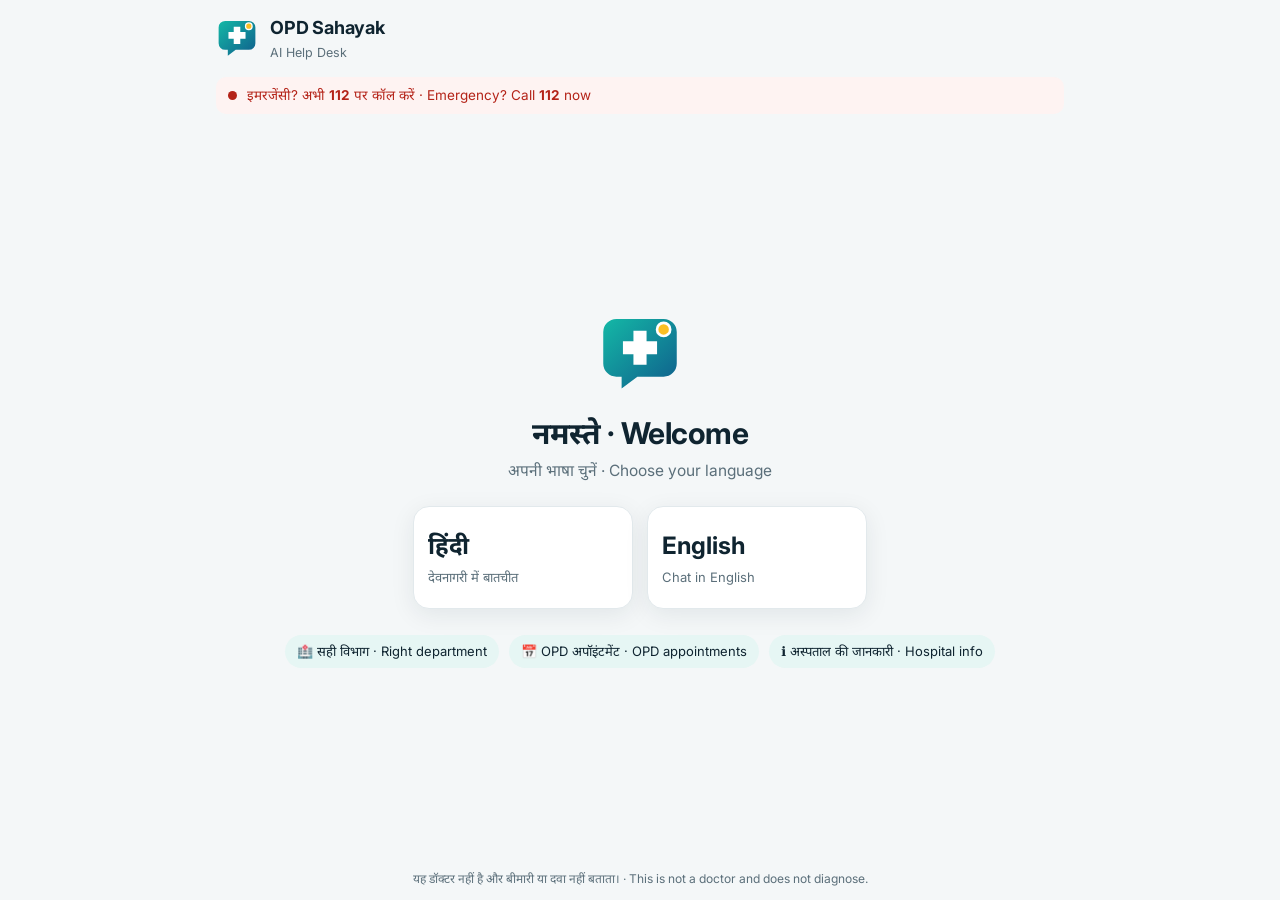
==== static/index.html @ d4588398 "v0.8.0: Confirm button, HIS sandbox adapter, three demo flows" ====
<!doctype html>
<html lang="hi">
<head>
<meta charset="utf-8">
<meta name="viewport" content="width=device-width, initial-scale=1">
<title>OPD Sahayak</title>
<link rel="icon" href="/static/logo.svg" type="image/svg+xml">
<link rel="preconnect" href="https://fonts.googleapis.com">
<link rel="stylesheet" href="https://fonts.googleapis.com/css2?family=Noto+Sans+Devanagari:wght@400;600;700&family=Inter:wght@400;500;600;700&display=swap">
<link rel="stylesheet" href="/static/style.css">
</head>
<body>
<div class="app">
  <header class="top">
    <div class="brand">
      <img src="/static/logo.svg" alt="" class="logo">
      <div>
        <div class="name">OPD Sahayak</div>
        <div class="sub" data-t="sub">AI Help Desk</div>
      </div>
    </div>
    <div class="actions">
      <button class="ghost" id="langBtn" hidden></button>
      <button class="ghost" id="newBtn" hidden data-t="new">नई बातचीत</button>
    </div>
  </header>

  <div class="sos" role="note">
    <span class="dot"></span>
    <span data-t="sos">इमरजेंसी? अभी <b>112</b> पर कॉल करें · Emergency? Call <b>112</b> now</span>
  </div>

  <main id="welcome" class="welcome">
    <img src="/static/logo.svg" alt="" class="hero-logo">
    <h1>नमस्ते · Welcome</h1>
    <p class="lead">अपनी भाषा चुनें · Choose your language</p>
    <div class="langs">
      <button class="lang" data-lang="Hindi"><span class="big">हिंदी</span><span class="small">देवनागरी में बातचीत</span></button>
      <button class="lang" data-lang="English"><span class="big">English</span><span class="small">Chat in English</span></button>
    </div>
    <ul class="can">
      <li>🏥 <span>सही विभाग · Right department</span></li>
      <li>📅 <span>OPD अपॉइंटमेंट · OPD appointments</span></li>
      <li>ℹ️ <span>अस्पताल की जानकारी · Hospital info</span></li>
    </ul>
  </main>

  <main id="chat" class="chat" hidden>
    <div id="log" class="log" aria-live="polite"></div>
    <div id="chips" class="chips"></div>
    <form id="form" class="composer" autocomplete="off">
      <textarea id="input" rows="1" maxlength="1000" required></textarea>
      <button id="send" class="send" aria-label="Send">
        <svg viewBox="0 0 24 24" width="20" height="20"><path d="M3 11.5 20 4l-7.5 17-2-7.5L3 11.5z" fill="currentColor"/></svg>
      </button>
    </form>
  </main>

  <footer class="foot" data-t="foot">यह डॉक्टर नहीं है और बीमारी या दवा नहीं बताता। · This is not a doctor and does not diagnose.</footer>
</div>
<script src="/static/app.js"></script>
</body>
</html>
---- static/style.css ----
:root {
  --bg: #f4f7f8; --panel: #ffffff; --ink: #0f2430; --muted: #5b6f7a; --line: #e2e9ec;
  --brand: #0f766e; --brand2: #0f5e8c; --soft: #e6f6f4; --user: #0f5e8c; --userink: #ffffff;
  --sos: #b42318; --sosbg: #fef3f2; --shadow: 0 6px 24px rgba(15, 36, 48, .08);
}
@media (prefers-color-scheme: dark) {
  :root { --bg: #0c1519; --panel: #13212a; --ink: #e6eef1; --muted: #93a7b1; --line: #213540;
    --soft: #12302f; --user: #1b6fa3; --sosbg: #2a1414; --shadow: 0 6px 24px rgba(0, 0, 0, .35); }
}
* { box-sizing: border-box; }
[hidden] { display: none !important; }
html, body { height: 100%; margin: 0; }
body { background: var(--bg); color: var(--ink); font: 15.5px/1.6 Inter, "Noto Sans Devanagari", system-ui, sans-serif; }
button { font: inherit; cursor: pointer; }
.app { max-width: 880px; margin: 0 auto; height: 100%; display: flex; flex-direction: column; }

.top { display: flex; align-items: center; justify-content: space-between; padding: 14px 16px; }
.brand { display: flex; gap: 12px; align-items: center; }
.logo { width: 42px; height: 42px; }
.name { font-weight: 700; font-size: 18px; letter-spacing: -.2px; }
.sub { color: var(--muted); font-size: 12.5px; }
.actions { display: flex; gap: 8px; }
.ghost { border: 1px solid var(--line); background: var(--panel); color: var(--ink); padding: 7px 12px; border-radius: 999px; font-size: 13.5px; }
.ghost:hover { border-color: var(--brand); }

.sos { margin: 0 16px; padding: 8px 12px; border-radius: 10px; background: var(--sosbg); color: var(--sos); font-size: 13.5px; display: flex; gap: 10px; align-items: center; }
.sos .dot { width: 9px; height: 9px; border-radius: 50%; background: var(--sos); flex: none; animation: pulse 1.6s infinite; }
@keyframes pulse { 50% { opacity: .35; } }

.welcome { flex: 1; overflow-y: auto; display: flex; flex-direction: column; align-items: center; justify-content: center; text-align: center; padding: 24px 16px; }
.hero-logo { width: 84px; height: 84px; margin-bottom: 8px; }
.welcome h1 { margin: 6px 0 2px; font-size: 30px; letter-spacing: -.5px; }
.lead { color: var(--muted); margin: 0 0 22px; }
.langs { display: grid; grid-template-columns: repeat(2, minmax(0, 220px)); gap: 14px; width: 100%; justify-content: center; }
.lang { background: var(--panel); border: 1.5px solid var(--line); border-radius: 16px; padding: 20px 14px; display: flex; flex-direction: column; gap: 2px; color: var(--ink); box-shadow: var(--shadow); transition: transform .12s, border-color .12s; }
.lang:hover { transform: translateY(-2px); border-color: var(--brand); }
.lang .big { font-size: 24px; font-weight: 700; }
.lang .small { color: var(--muted); font-size: 13px; }
.can { list-style: none; padding: 0; margin: 26px 0 0; display: flex; gap: 10px; flex-wrap: wrap; justify-content: center; }
.can li { background: var(--soft); padding: 6px 12px; border-radius: 999px; font-size: 13px; }

.chat { flex: 1; display: flex; flex-direction: column; min-height: 0; }
.log { flex: 1; overflow-y: auto; padding: 18px 16px 8px; display: flex; flex-direction: column; gap: 14px; }
.row { display: flex; gap: 10px; align-items: flex-start; }
.row.me { justify-content: flex-end; }
.avatar { width: 32px; height: 32px; flex: none; }
.bubble { max-width: min(78%, 620px); padding: 10px 14px; border-radius: 16px; background: var(--panel); box-shadow: var(--shadow); overflow-wrap: anywhere; }
.row.me .bubble { background: var(--user); color: var(--userink); border-bottom-right-radius: 4px; }
.row.bot .bubble { border-top-left-radius: 4px; }
.desk { font-size: 11.5px; font-weight: 600; color: var(--brand); text-transform: uppercase; letter-spacing: .4px; margin-bottom: 2px; }
.bubble.emergency { background: var(--sosbg); color: var(--sos); border: 1px solid var(--sos); }
.bubble.emergency .desk { color: var(--sos); }
.bubble.error { border: 1px dashed var(--muted); }
.bubble p { margin: 0 0 6px; } .bubble p:last-child { margin: 0; }
.bubble ul { margin: 4px 0 6px 18px; padding: 0; }
.typing span { display: inline-block; width: 7px; height: 7px; margin: 0 2px; border-radius: 50%; background: var(--muted); animation: bounce 1s infinite; }
.typing span:nth-child(2) { animation-delay: .15s; } .typing span:nth-child(3) { animation-delay: .3s; }
@keyframes bounce { 50% { transform: translateY(-5px); opacity: .5; } }

.chips { display: flex; gap: 8px; flex-wrap: wrap; padding: 4px 16px 8px; }
.chip { border: 1px solid var(--line); background: var(--panel); color: var(--ink); padding: 6px 12px; border-radius: 999px; font-size: 13.5px; }
.chip:hover { border-color: var(--brand); background: var(--soft); }

.composer { display: flex; gap: 8px; margin: 0 16px 8px; padding: 8px; background: var(--panel); border: 1.5px solid var(--line); border-radius: 18px; box-shadow: var(--shadow); }
.composer:focus-within { border-color: var(--brand); }
.composer textarea { flex: 1; border: 0; outline: 0; resize: none; background: transparent; color: var(--ink); font: inherit; padding: 6px 8px; max-height: 140px; }
.send { width: 42px; height: 42px; border-radius: 50%; border: 0; color: #fff; background: linear-gradient(135deg, var(--brand), var(--brand2)); flex: none; }
.send:disabled { opacity: .45; cursor: default; }

.foot { color: var(--muted); font-size: 12px; text-align: center; padding: 4px 16px 12px; }
@media (max-width: 520px) {
  .langs { grid-template-columns: 1fr; max-width: 300px; }
  .bubble { max-width: 86%; }
  .sub { display: none; }
}

/* Confirm card */
.card-confirm { max-width: min(78%, 460px); background: var(--panel); border: 1.5px solid var(--brand); border-radius: 16px; border-top-left-radius: 4px; padding: 12px 14px; box-shadow: var(--shadow); }
.card-title { font-weight: 700; margin-bottom: 6px; }
.card-confirm table { border-collapse: collapse; width: 100%; font-size: 14px; }
.card-confirm th { text-align: left; font-weight: 500; color: var(--muted); padding: 4px 12px 4px 0; white-space: nowrap; vertical-align: top; }
.card-confirm td { padding: 4px 0; font-weight: 600; }
.card-status.pending { color: #b45309; } .card-status.ok { color: var(--brand); } .card-status.bad { color: var(--sos); }
.card-status.warn { color: #b45309; font-weight: 500; } .card-status.muted { color: var(--muted); }
.card-note { color: var(--muted); font-size: 12.5px; margin: 8px 0 10px; }
.card-actions { display: flex; gap: 8px; flex-wrap: wrap; }
.card-actions button { border-radius: 999px; padding: 8px 14px; font-weight: 600; font-size: 14px; }
.btn-confirm { border: 0; color: #fff; background: linear-gradient(135deg, var(--brand), var(--brand2)); }
.btn-discard { border: 1px solid var(--line); background: var(--panel); color: var(--ink); }
.card-actions button:disabled { opacity: .5; cursor: default; }
@media (max-width: 520px) { .card-confirm { max-width: 92%; } }
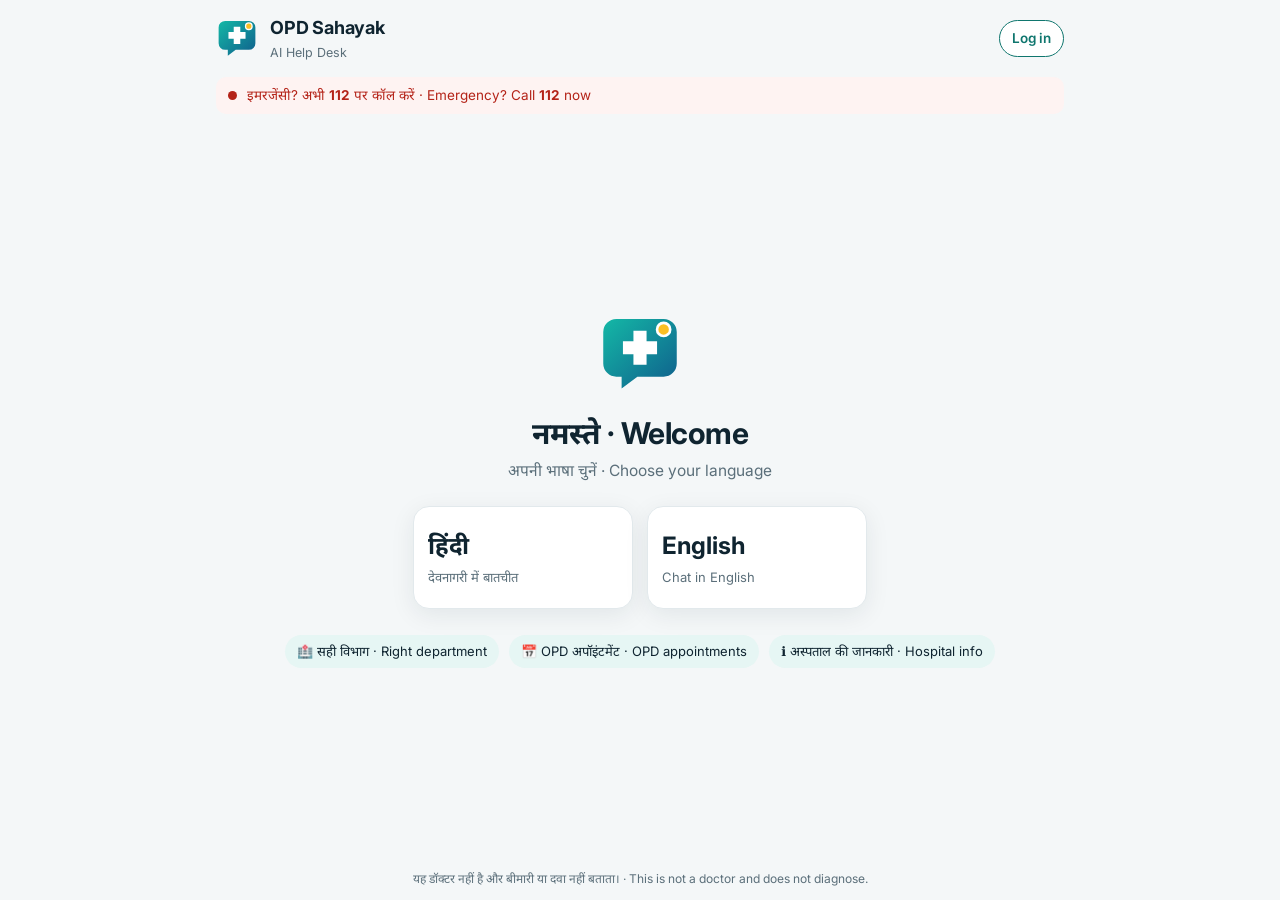
==== commit 2e8bc314: "v0.10.0: patient login and My Appointments (Lesson 4)" ====
--- a/static/index.html
+++ b/static/index.html
@@ -7,7 +7,7 @@
 <link rel="icon" href="/static/logo.svg" type="image/svg+xml">
 <link rel="preconnect" href="https://fonts.googleapis.com">
 <link rel="stylesheet" href="https://fonts.googleapis.com/css2?family=Noto+Sans+Devanagari:wght@400;600;700&family=Inter:wght@400;500;600;700&display=swap">
-<link rel="stylesheet" href="/static/style.css">
+<link rel="stylesheet" href="/static/style.css?v=0.10.0">
 </head>
 <body>
 <div class="app">
@@ -20,6 +20,9 @@
       </div>
     </div>
     <div class="actions">
+      <span class="who" id="who" hidden></span>
+      <button class="ghost" id="apptsBtn" hidden></button>
+      <button class="ghost primary" id="loginBtn"></button>
       <button class="ghost" id="langBtn" hidden></button>
       <button class="ghost" id="newBtn" hidden data-t="new">नई बातचीत</button>
     </div>
@@ -56,8 +59,33 @@
     </form>
   </main>
 
+  <!-- Login (demo): Patient ID + phone -> code. Asli app me code SMS se aata. -->
+  <dialog id="loginDlg" class="dlg">
+    <form method="dialog" id="loginForm">
+      <h2 id="loginTitle"></h2>
+      <label><span id="pidLabel"></span><input id="pid" autocomplete="off" maxlength="40" placeholder="DEMO-PATIENT-A"></label>
+      <label><span id="phoneLabel"></span><input id="lphone" inputmode="numeric" maxlength="10" placeholder="9000000011"></label>
+      <div id="codeBox" hidden>
+        <div class="demo-code" id="demoCode"></div>
+        <label><span id="codeLabel"></span><input id="lcode" inputmode="numeric" maxlength="6"></label>
+      </div>
+      <div class="dlg-error" id="loginError"></div>
+      <div class="dlg-actions">
+        <button type="button" class="ghost" id="loginCancel"></button>
+        <button type="button" class="btn-confirm" id="loginNext"></button>
+      </div>
+    </form>
+  </dialog>
+
+  <!-- My Appointments: sirf login kiye patient ki bookings (server tay karta hai) -->
+  <dialog id="apptsDlg" class="dlg">
+    <h2 id="apptsTitle"></h2>
+    <div id="apptsBody"></div>
+    <div class="dlg-actions"><button type="button" class="ghost" id="apptsClose"></button></div>
+  </dialog>
+
   <footer class="foot" data-t="foot">यह डॉक्टर नहीं है और बीमारी या दवा नहीं बताता। · This is not a doctor and does not diagnose.</footer>
 </div>
-<script src="/static/app.js"></script>
+<script src="/static/app.js?v=0.10.0"></script>
 </body>
 </html>
--- a/static/style.css
+++ b/static/style.css
@@ -89,3 +89,27 @@
 .btn-discard { border: 1px solid var(--line); background: var(--panel); color: var(--ink); }
 .card-actions button:disabled { opacity: .5; cursor: default; }
 @media (max-width: 520px) { .card-confirm { max-width: 92%; } }
+
+/* Login aur My Appointments */
+.ghost.primary { border-color: var(--brand); color: var(--brand); font-weight: 600; }
+.who { align-self: center; font-size: 13px; color: var(--muted); max-width: 160px; overflow: hidden; text-overflow: ellipsis; white-space: nowrap; }
+.dlg { border: 0; border-radius: 16px; padding: 18px 20px; width: min(420px, 92vw); background: var(--panel); color: var(--ink); box-shadow: 0 20px 60px rgba(0,0,0,.25); }
+.dlg::backdrop { background: rgba(15, 36, 48, .45); }
+.dlg h2 { margin: 0 0 12px; font-size: 18px; }
+.dlg label { display: flex; flex-direction: column; gap: 4px; margin-bottom: 10px; font-size: 13px; color: var(--muted); }
+.dlg input { font: inherit; padding: 9px 11px; border: 1.5px solid var(--line); border-radius: 10px; background: var(--bg); color: var(--ink); }
+.dlg input:focus { outline: 0; border-color: var(--brand); }
+.demo-code { background: var(--soft); border-radius: 10px; padding: 8px 10px; font-size: 13px; margin-bottom: 10px; }
+.dlg-error { color: var(--sos); font-size: 13px; min-height: 18px; }
+.dlg-actions { display: flex; justify-content: flex-end; gap: 8px; margin-top: 8px; }
+.dlg-actions button { border-radius: 999px; padding: 8px 14px; font-weight: 600; }
+.appt-list { display: flex; flex-direction: column; gap: 8px; }
+.appt-item { text-align: left; border: 1px solid var(--line); background: var(--bg); color: var(--ink); border-radius: 12px; padding: 10px 12px; display: grid; gap: 2px; }
+.appt-item:hover { border-color: var(--brand); }
+.appt-item span { font-size: 13px; color: var(--muted); }
+.appt-item em { font-style: normal; font-size: 12.5px; font-weight: 600; color: var(--brand); }
+.appt-item em.cancelled { color: var(--sos); }
+.appt-detail { border-collapse: collapse; width: 100%; margin-bottom: 12px; }
+.appt-detail th { text-align: left; color: var(--muted); font-weight: 500; padding: 5px 12px 5px 0; white-space: nowrap; }
+.appt-detail td { padding: 5px 0; font-weight: 600; }
+@media (max-width: 520px) { .who { display: none; } .actions { flex-wrap: wrap; justify-content: flex-end; } }
